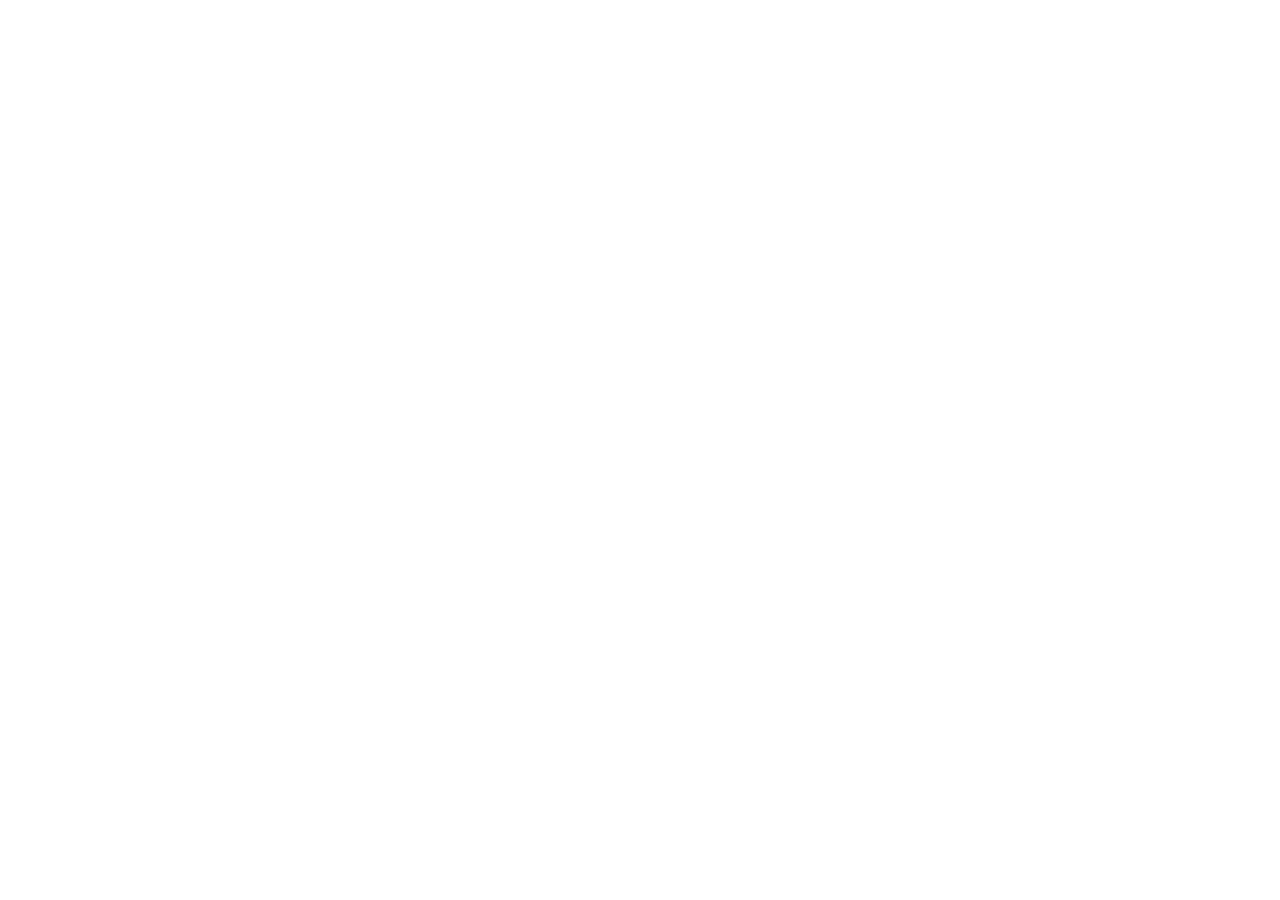
==== index.html @ 58f0ec38 "Add files via upload" ====
<!DOCTYPE html>
<html lang="en">
  <head>
    <meta charset="UTF-8" />
    <link rel="icon" type="image/png" href="/favicon.png" />
    <meta name="viewport" content="width=device-width, initial-scale=1.0" />
    <title>Forked | Where Elite Coding Meets Cinematic Creativity</title>
    <meta name="description" content="Forked — a focused team building high-performance web development, UI/UX, graphic design and high-retention video production." />
    <link rel="preconnect" href="https://fonts.googleapis.com">
    <link rel="preconnect" href="https://fonts.gstatic.com" crossorigin>
    <link href="https://fonts.googleapis.com/css2?family=Manrope:wght@400;500;600;700;800&family=Space+Grotesk:wght@500;600;700&display=swap" rel="stylesheet">

    <link rel="stylesheet" crossorigin href="assets/index-BxiyrrY6.css">
  </head>
  <body>
    <div id="root"></div>
  </body>
      <script type="module" crossorigin src="assets/index-CdtP9sKg.js"></script>
</html>
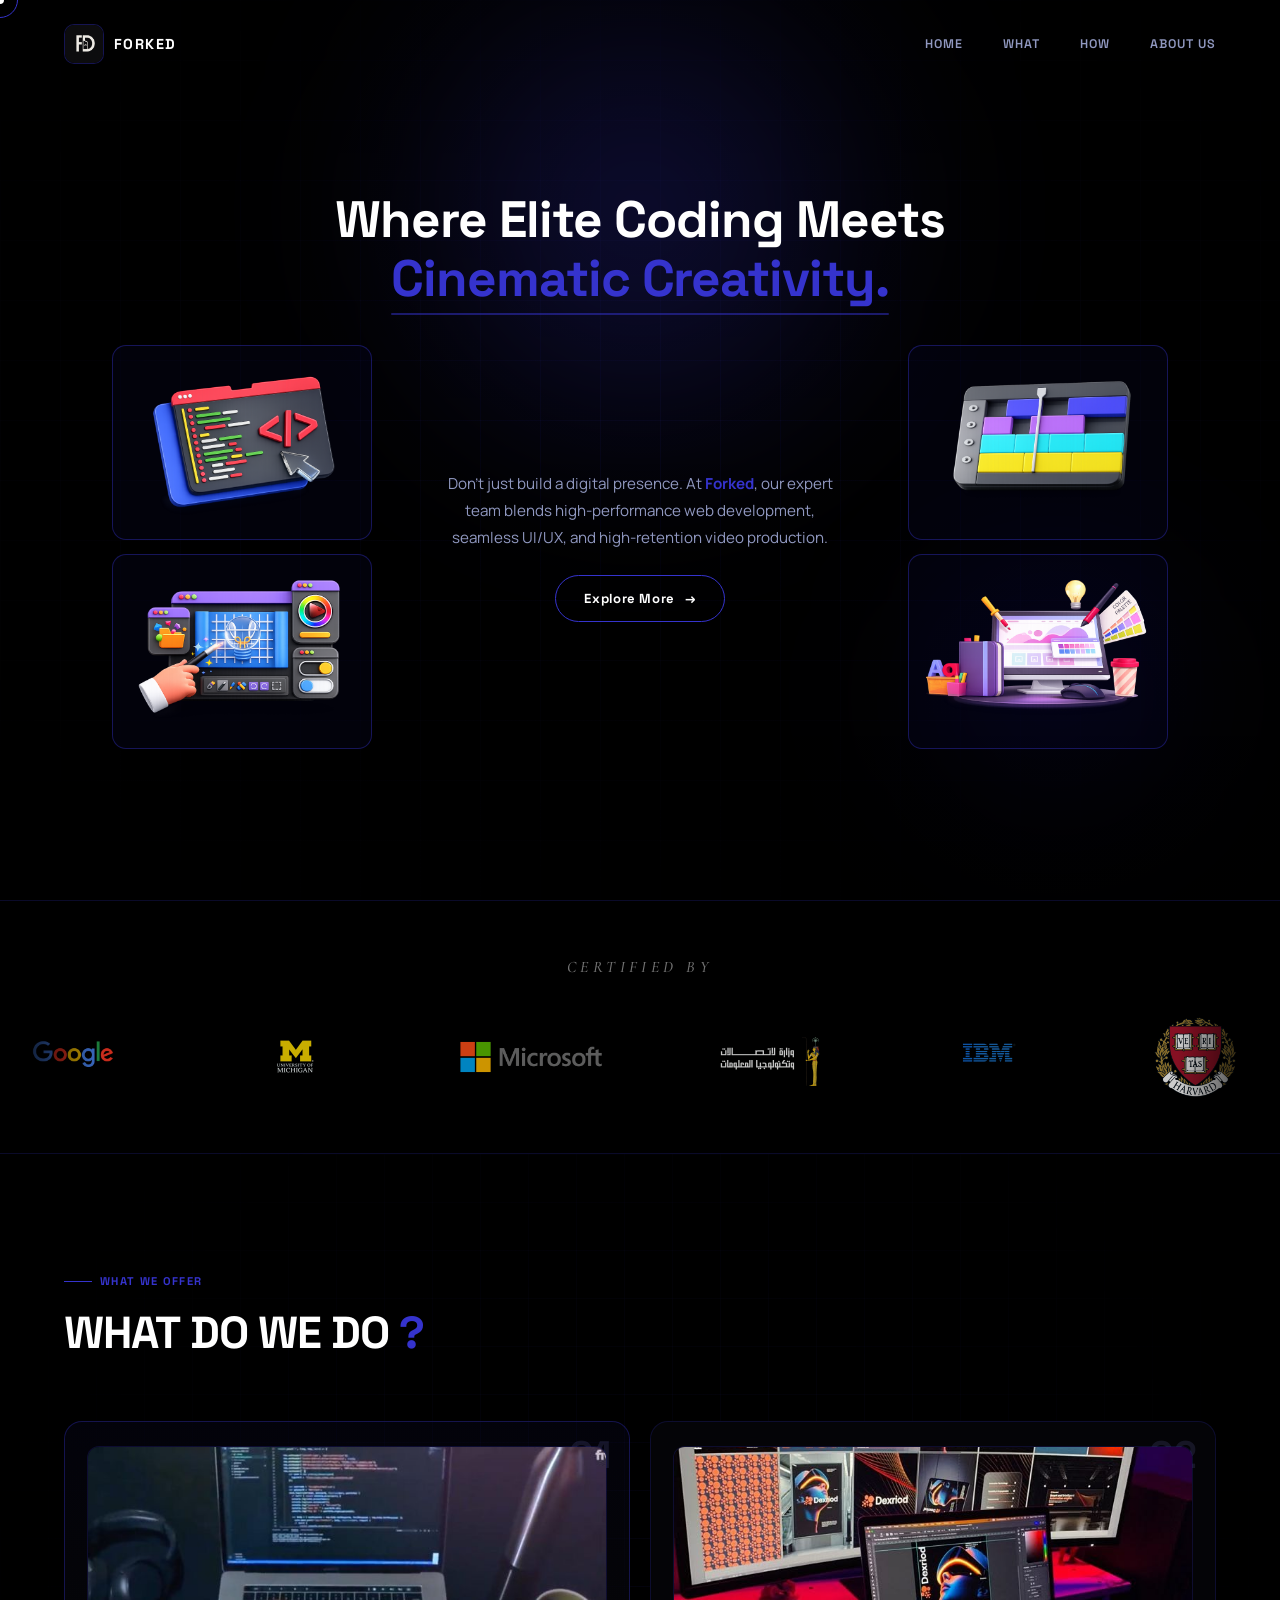
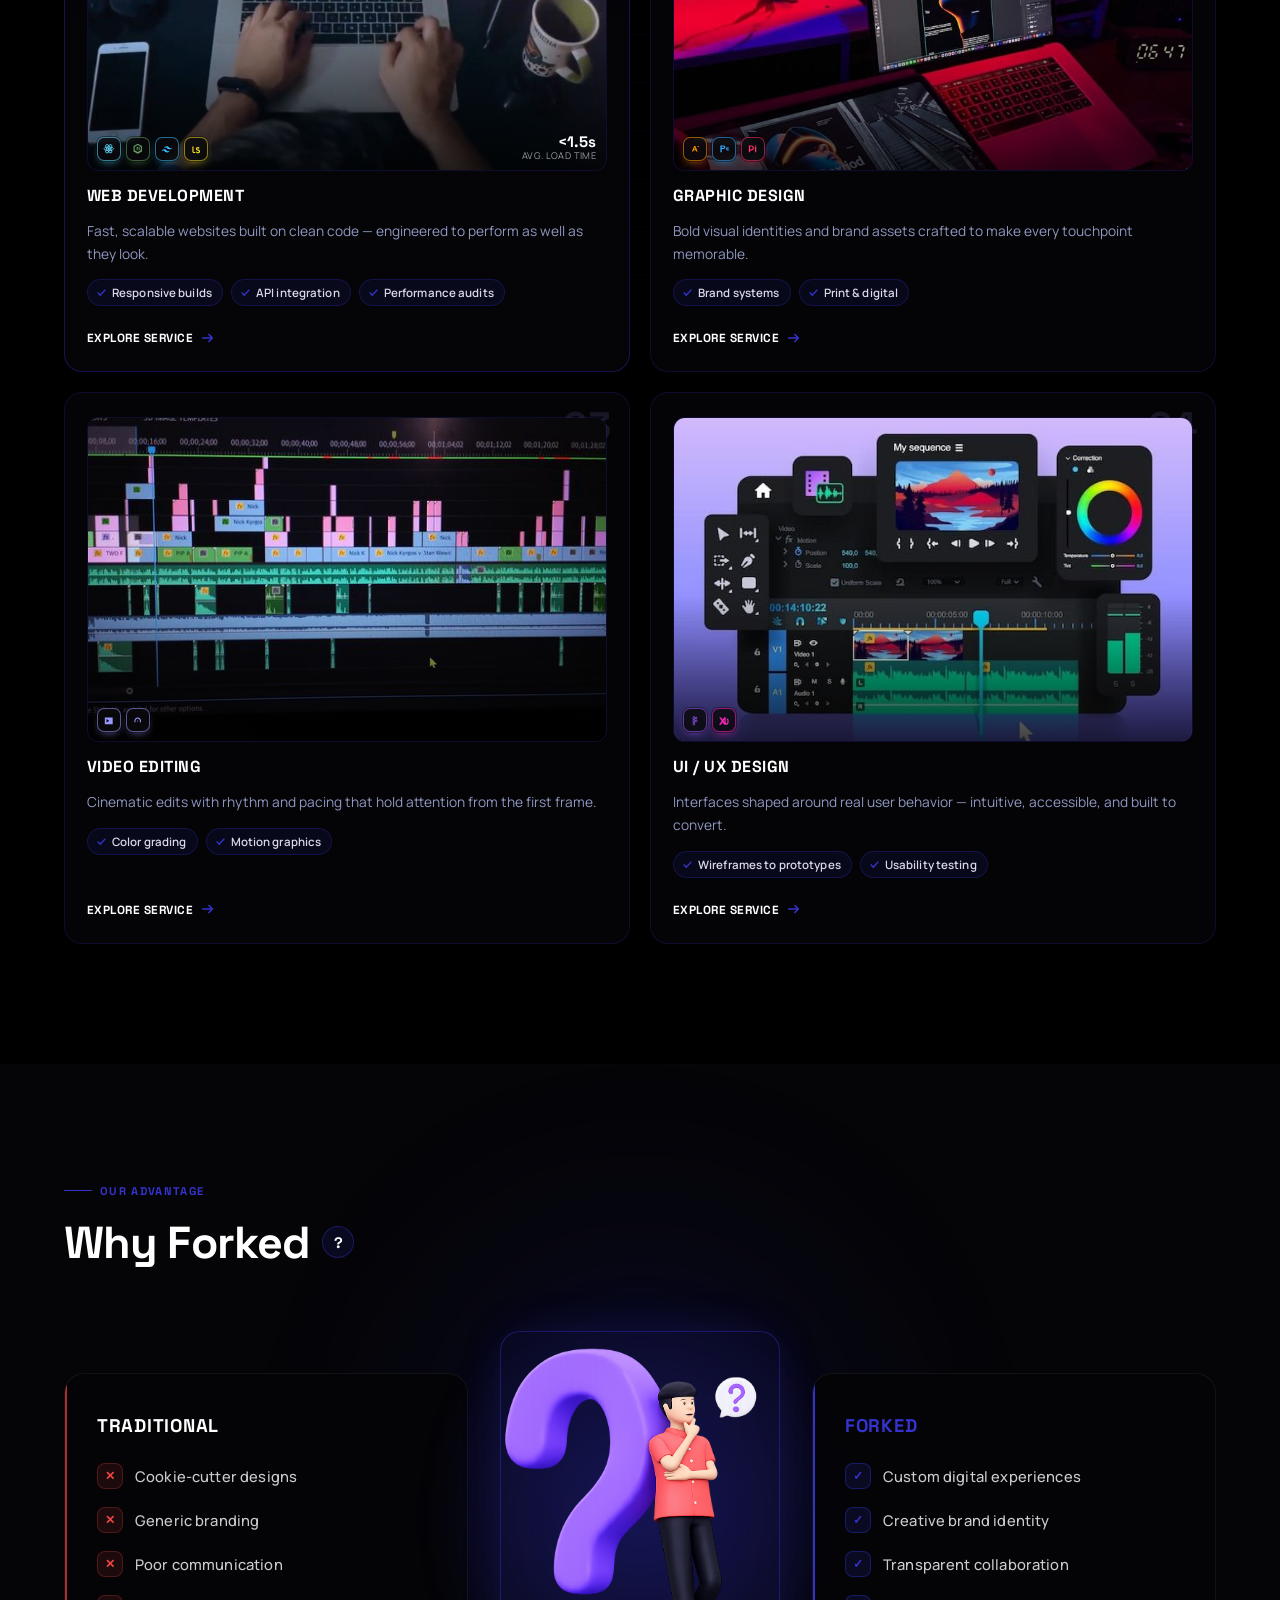
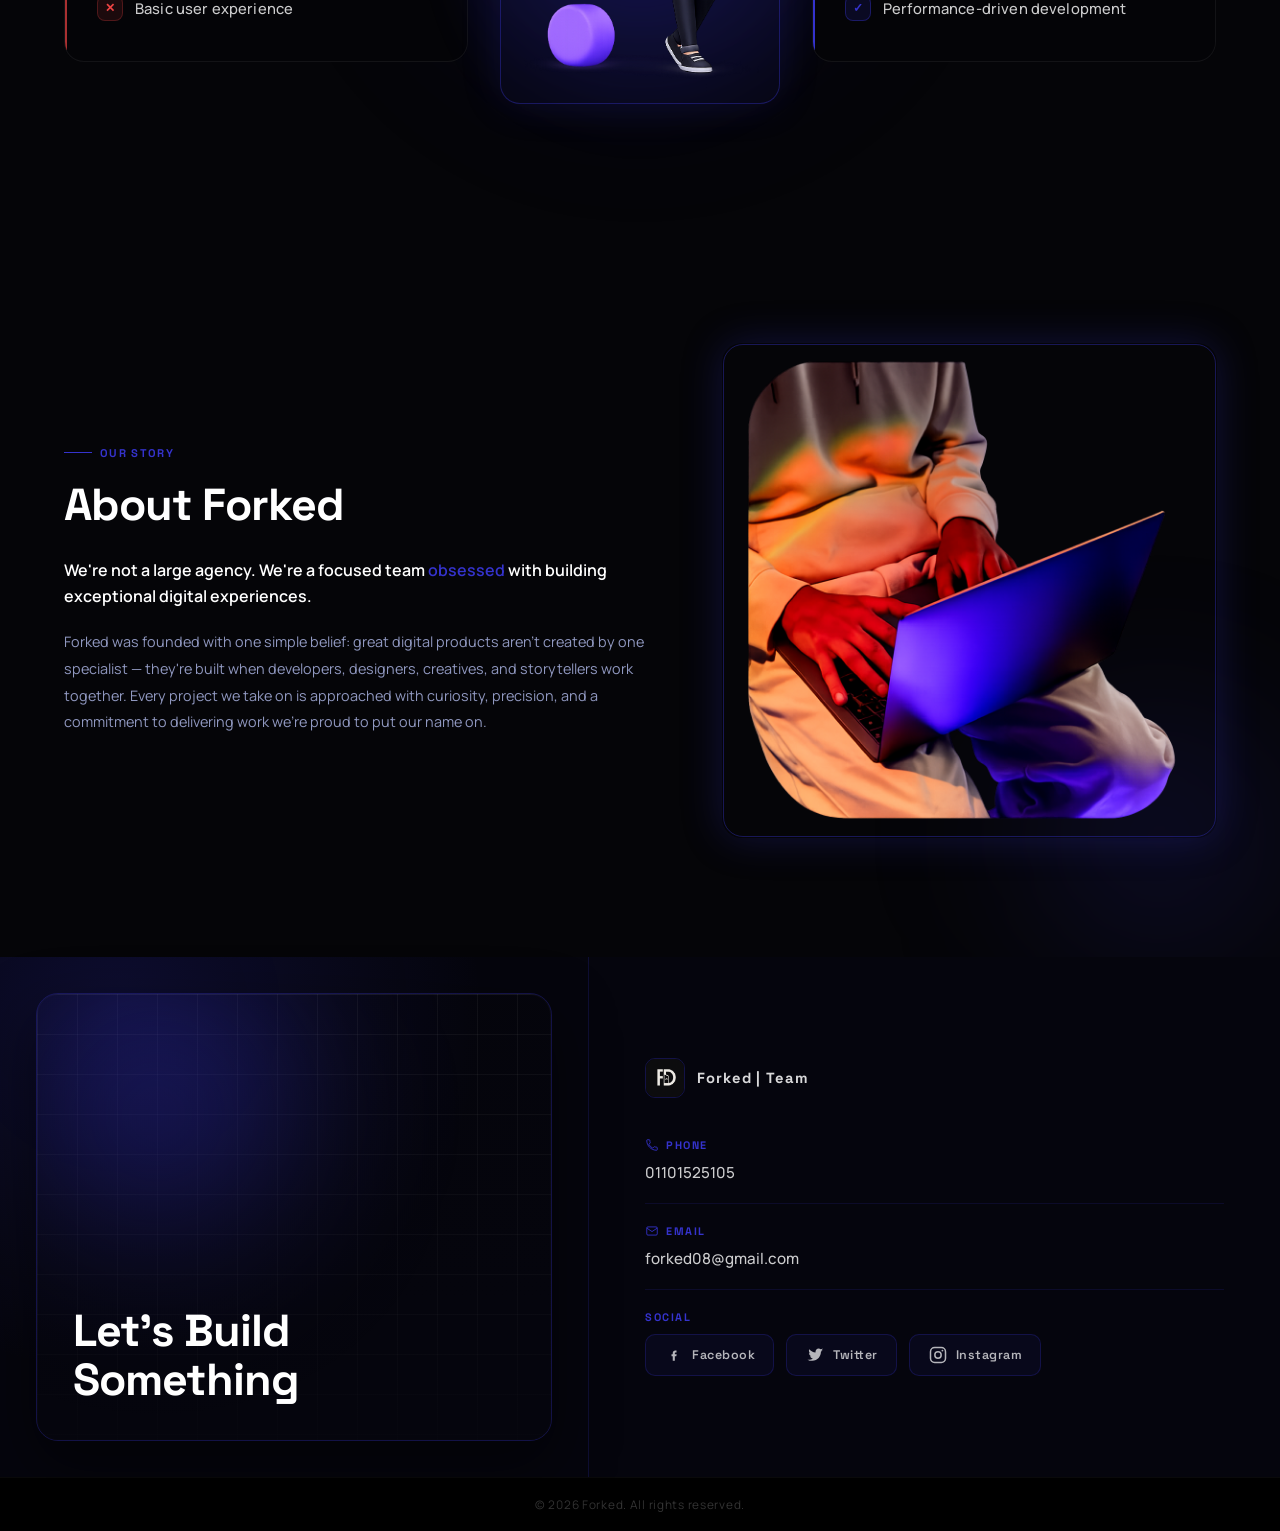
==== commit 64615e6f: "Update index.html" ====
--- a/index.html
+++ b/index.html
@@ -1,10 +1,30 @@
 <!DOCTYPE html>
 <html lang="en">
   <head>
+
     <meta charset="UTF-8" />
-    <link rel="icon" type="image/png" href="/favicon.png" />
     <meta name="viewport" content="width=device-width, initial-scale=1.0" />
-    <title>Forked | Where Elite Coding Meets Cinematic Creativity</title>
+    <title>Forked | Where Coding Meets Creativity</title>
+    <meta name="description" content="Forked — a specialized team delivering high-performance web development, UI/UX design, branding, and high-retention video production." />
+    <meta name="keywords" content="Forked, web development, UI UX design, video production, graphic design, branding, cinematic video editing, high retention video" />
+    <meta name="robots" content="index, follow" />
+    <link rel="canonical" href="https://forked-fd.vercel.app/" />
+    <link rel="icon" type="image/png" href="Forked.png" />
+    
+    <meta property="og:type" content="website" />
+    <meta property="og:title" content="Forked | Where Coding Meets Creativity" />
+    <meta property="og:description" content="A professional team specializing in high-performance web development, UI/UX, and high-retention video production." />
+    <meta property="og:url" content="https://forked-fd.vercel.app/" />
+    <meta property="og:site_name" content="Forked" />
+    <meta property="og:image" content="https://forked-fd.vercel.app/og-image.png" />
+    <meta property="og:image:width" content="1200" />
+    <meta property="og:image:height" content="630" />
+    
+    <meta name="twitter:card" content="summary_large_image" />
+    <meta name="twitter:title" content="Forked | Where Coding Meets Creativity" />
+    <meta name="twitter:description" content="High-performance web development, UI/UX design, and high-retention video production by Forked." />
+    <meta name="twitter:image" content="https://your-site.vercel.app/og-image.jpg" />
+    <title>Forked | Where Coding Meets Creativity</title>
     <meta name="description" content="Forked — a focused team building high-performance web development, UI/UX, graphic design and high-retention video production." />
     <link rel="preconnect" href="https://fonts.googleapis.com">
     <link rel="preconnect" href="https://fonts.gstatic.com" crossorigin>
--- a/assets/index-BxiyrrY6.css
+++ b/assets/index-BxiyrrY6.css
@@ -0,0 +1 @@
+@import"https://fonts.googleapis.com/css2?family=Cormorant+Garamond:wght@500;600&display=swap";@import"https://fonts.googleapis.com/css2?family=Manrope:wght@400;500;600;700;800&family=Space+Grotesk:wght@500;600;700&display=swap";.navbar{position:fixed;top:0;left:0;width:100%;z-index:1000;padding:24px 0;transition:padding .35s ease,background .35s ease,box-shadow .35s ease}.navbar--scrolled{padding:14px 0;background:#000000e0;-webkit-backdrop-filter:blur(18px);backdrop-filter:blur(18px);box-shadow:0 1px #3533cd4d}.navbar__inner{display:flex;align-items:center;justify-content:space-between;gap:24px}.navbar__logo{display:flex;align-items:center;gap:10px}.navbar__logo-badge{width:40px;height:40px;border-radius:10px;background:#000;border:1px solid var(--blue-border);display:flex;align-items:center;justify-content:center;overflow:hidden;flex-shrink:0;transition:border-color .3s}.navbar__logo:hover .navbar__logo-badge{border-color:var(--blue-primary);box-shadow:0 0 16px var(--blue-glow)}.navbar__logo-badge img{width:100%;height:100%;object-fit:cover}.navbar__logo-text{font-family:var(--font-display);font-weight:700;letter-spacing:.1em;font-size:.9rem;color:var(--white)}.navbar__links{display:flex;align-items:center;gap:40px}.navbar__links a{font-family:var(--font-display);font-size:.78rem;font-weight:600;letter-spacing:.08em;color:var(--text-muted);position:relative;padding:6px 0;transition:color .25s ease}.navbar__links a:after{content:"";position:absolute;left:0;bottom:0;width:0%;height:1px;background:var(--blue-primary);transition:width .3s ease}.navbar__links a:hover{color:var(--white)}.navbar__links a:hover:after{width:100%}.navbar__burger{display:none;flex-direction:column;justify-content:center;gap:5px;width:32px;height:32px;background:none;border:none;z-index:1001}.navbar__burger span{display:block;height:1.5px;width:100%;background:var(--white);border-radius:2px;transition:transform .3s ease,opacity .3s ease}.navbar__burger--open span:nth-child(1){transform:translateY(6.5px) rotate(45deg)}.navbar__burger--open span:nth-child(2){opacity:0}.navbar__burger--open span:nth-child(3){transform:translateY(-6.5px) rotate(-45deg)}@media (max-width: 860px){.navbar__burger{display:flex}.navbar__links{position:fixed;top:0;right:0;height:100vh;width:min(280px,75vw);background:#000000f7;-webkit-backdrop-filter:blur(20px);backdrop-filter:blur(20px);flex-direction:column;justify-content:center;gap:32px;transform:translate(100%);transition:transform .4s cubic-bezier(.16,1,.3,1);border-left:1px solid var(--blue-border)}.navbar__links--open{transform:translate(0)}}.hero{position:relative;min-height:100vh;display:flex;align-items:center;overflow:hidden;background:var(--black)}.hero__grid{position:absolute;top:0;right:0;bottom:0;left:0;background-image:linear-gradient(rgba(53,51,205,.08) 1px,transparent 1px),linear-gradient(90deg,rgba(53,51,205,.08) 1px,transparent 1px);background-size:60px 60px;-webkit-mask-image:radial-gradient(ellipse 80% 80% at 50% 50%,black 0%,transparent 80%);mask-image:radial-gradient(ellipse 80% 80% at 50% 50%,black 0%,transparent 80%);pointer-events:none;animation:heroGridPulse 8s ease-in-out infinite}@keyframes heroGridPulse{0%,to{opacity:.6}50%{opacity:1}}.hero__orb{position:absolute;border-radius:50%;pointer-events:none;filter:blur(80px)}.hero__orb--1{width:600px;height:600px;top:-10%;left:50%;transform:translate(-50%);background:radial-gradient(circle,rgba(53,51,205,.38),transparent 70%);animation:orbDrift1 14s ease-in-out infinite}.hero__orb--2{width:320px;height:320px;bottom:5%;right:5%;background:radial-gradient(circle,rgba(29,27,163,.32),transparent 70%);animation:orbDrift2 18s ease-in-out infinite}@keyframes orbDrift1{0%,to{transform:translate(-50%) scale(1)}50%{transform:translate(-50%) scale(1.12) translateY(20px)}}@keyframes orbDrift2{0%,to{transform:scale(1)}50%{transform:scale(1.2) translate(-20px,-20px)}}.hero__video{position:absolute;top:0;right:0;bottom:0;left:0;width:100%;height:100%;object-fit:cover;z-index:0;opacity:.18}.hero__video-overlay{position:absolute;top:0;right:0;bottom:0;left:0;z-index:1;background:linear-gradient(180deg,#0000004d,#00000026,#000000b3)}.hero__content{position:relative;z-index:2;width:100%;padding-top:160px;padding-bottom:60px;font-size:large}.hero__eyebrow{display:inline-flex;align-items:center;gap:8px;font-family:var(--font-display);font-size:.72rem;font-weight:700;letter-spacing:.12em;text-transform:uppercase;color:var(--blue-primary);border:1px solid var(--blue-border);padding:6px 14px;border-radius:999px;margin:0 auto 20px;width:fit-content}.hero__eyebrow-dot{width:6px;height:6px;border-radius:50%;background:var(--blue-primary);animation:blink 1.6s ease-in-out infinite}@keyframes blink{0%,to{opacity:1}50%{opacity:.2}}.hero__title{font-family:var(--font-display);font-size:clamp(1.6rem,4vw,3.4rem);font-weight:700;line-height:1.15;text-align:center;max-width:820px;margin:40px auto 36px;letter-spacing:-.02em;padding:0 16px}.hero__title-accent{color:var(--blue-primary);position:relative}.hero__title-accent:after{content:"";position:absolute;bottom:-4px;left:0;right:0;height:2px;background:var(--blue-primary);border-radius:2px;opacity:.5}.hero__body-row{display:grid;grid-template-columns:260px 1fr 260px;align-items:center;gap:28px;padding:0 clamp(16px,4vw,48px)}.hero__side-images-left,.hero__side-images-right{display:flex;flex-direction:column;gap:14px}.hero__side-images-left{animation:floatL 8s ease-in-out infinite}.hero__side-images-right{animation:floatR 8s ease-in-out infinite}@keyframes floatL{0%,to{transform:translateY(0)}50%{transform:translateY(-12px)}}@keyframes floatR{0%,to{transform:translateY(0)}50%{transform:translateY(12px)}}.hero__side-image{position:relative;border-radius:14px;background:#3533cd0d;border:1px solid var(--blue-border);overflow:hidden;aspect-ratio:4 / 3}.hero__side-image img{width:100%;height:100%;object-fit:contain;padding:8px;transition:transform .5s ease}.hero__side-image:hover img{transform:scale(1.05)}.hero__text-block{display:flex;flex-direction:column;align-items:center;gap:24px;text-align:center;padding:0 12px}.hero__description{font-size:clamp(.82rem,1.4vw,.95rem);line-height:1.75;color:var(--text-muted);max-width:400px}.hero__brand{color:var(--blue-primary);font-weight:700}.hero__cta{display:inline-flex;align-items:center;gap:10px;font-family:var(--font-display);font-weight:700;font-size:.82rem;letter-spacing:.05em;padding:14px 28px;border-radius:999px;border:1px solid var(--blue-primary);color:var(--white);background:transparent;transition:background .3s,box-shadow .3s,transform .3s}.hero__cta:hover{background:var(--blue-primary);box-shadow:0 0 30px var(--blue-glow);transform:translateY(-2px)}.hero__cta-arrow{transition:transform .3s}.hero__cta:hover .hero__cta-arrow{transform:translate(4px)}@media (max-width: 1024px){.hero__body-row{grid-template-columns:220px 1fr 220px;gap:32px;padding:0 clamp(24px,4vw,48px)}}@media (max-width: 680px){.hero__content{padding-top:100px;padding-bottom:48px}.hero__title{font-size:clamp(1.25rem,6.5vw,1.8rem);margin-bottom:16px;padding:0 8px}.hero__body-row{grid-template-columns:90px 1fr 90px;gap:10px;padding:0 8px;align-items:center}.hero__side-images-left,.hero__side-images-right{flex-direction:column;gap:10px;animation:none}.hero__side-image{width:100%;aspect-ratio:3 / 4;border-radius:10px}.hero__side-image img{padding:4px}.hero__text-block{gap:14px;padding:0 4px}.hero__description{font-size:.72rem;line-height:1.6}.hero__cta{padding:10px 18px;font-size:.72rem}}@media (max-width: 380px){.hero__body-row{grid-template-columns:72px 1fr 72px;gap:7px}.hero__title{font-size:clamp(1.1rem,7vw,1.5rem)}.hero__description{font-size:.68rem}}.certified{padding:56px 0;background:var(--black);border-top:1px solid rgba(53,51,205,.2);border-bottom:1px solid rgba(53,51,205,.2);overflow:hidden}.certified__label{font-family:Cormorant Garamond,Georgia,serif;font-size:1rem;font-weight:500;letter-spacing:.28em;text-transform:uppercase;font-style:italic;color:#ffffff73;text-align:center;margin-bottom:40px}.certified__track-wrap{overflow:hidden;mask-image:linear-gradient(90deg,transparent 0%,black 8%,black 92%,transparent 100%);-webkit-mask-image:linear-gradient(90deg,transparent 0%,black 8%,black 92%,transparent 100%)}.certified__track{display:flex;align-items:center;gap:80px;width:max-content;animation:certScroll 28s linear infinite}@keyframes certScroll{0%{transform:translate(0)}to{transform:translate(-50%)}}.certified__logo-slot{display:flex;align-items:center;justify-content:center;height:80px;flex-shrink:0;padding:0 12px}.certified__logo-slot img{height:100%;width:auto;max-width:190px;object-fit:contain;filter:none;opacity:.8;transition:opacity .3s,filter .3s,transform .3s}.certified__logo-slot:hover img{opacity:1;transform:scale(1.08);filter:drop-shadow(0 0 10px rgba(53,51,205,.5))}@media (max-width: 768px){.certified{padding:40px 0}.certified__label{font-size:.88rem;margin-bottom:28px}.certified__logo-slot{height:60px;padding:0 8px}.certified__logo-slot img{max-width:150px}.certified__track{gap:52px}}@media (max-width: 480px){.certified__logo-slot{height:48px;padding:0 6px}.certified__logo-slot img{max-width:120px}.certified__track{gap:36px}}.what{position:relative;padding:120px 0;background:var(--black);overflow:hidden}.what__bg-lines{position:absolute;top:0;right:0;bottom:0;left:0;background-image:linear-gradient(rgba(53,51,205,.06) 1px,transparent 1px),linear-gradient(90deg,rgba(53,51,205,.06) 1px,transparent 1px);background-size:48px 48px;-webkit-mask-image:radial-gradient(ellipse 70% 60% at 50% 30%,black 0%,transparent 75%);mask-image:radial-gradient(ellipse 70% 60% at 50% 30%,black 0%,transparent 75%);pointer-events:none}.what__section-tag{font-family:var(--font-display);font-size:.7rem;font-weight:700;letter-spacing:.12em;text-transform:uppercase;color:var(--blue-primary);margin-bottom:16px;display:flex;align-items:center;gap:8px;position:relative;z-index:1}.what__section-tag:before{content:"";width:28px;height:1px;background:var(--blue-primary);display:inline-block}.what__heading{font-family:var(--font-display);font-size:clamp(1.8rem,4vw,2.8rem);font-weight:700;letter-spacing:-.02em;margin-bottom:60px;position:relative;z-index:1}.what__heading-q{color:var(--blue-primary)}.what__grid{position:relative;z-index:1;display:grid;grid-template-columns:repeat(2,1fr);gap:20px}.service-card{position:relative;background:#050508e6;border:1px solid rgba(53,51,205,.2);border-radius:18px;padding:24px 22px 26px;display:flex;flex-direction:column;gap:14px;overflow:hidden;transition:transform .4s cubic-bezier(.16,1,.3,1),border-color .4s ease,box-shadow .4s ease}.service-card:before{content:"";position:absolute;top:0;right:0;bottom:0;left:0;background:radial-gradient(circle at 50% 0%,rgba(53,51,205,.1),transparent 60%);opacity:0;transition:opacity .4s}.service-card:hover{transform:translateY(-8px);border-color:var(--blue-border-bright);box-shadow:0 24px 60px -10px #3533cd59}.service-card:hover:before{opacity:1}.service-card--featured{border-color:#3533cd59;background:linear-gradient(180deg,#3533cd0d,#050508f2 40%)}.service-card__number{position:absolute;top:14px;right:18px;font-family:var(--font-display);font-size:2.4rem;font-weight:700;color:#9f9dff1f;line-height:1;z-index:0}.service-card__media{position:relative;aspect-ratio:16 / 10;border-radius:12px;overflow:hidden;background:#3533cd0f;border:1px solid rgba(53,51,205,.15)}.service-card__media img{width:100%;height:100%;object-fit:cover;transition:transform .6s cubic-bezier(.16,1,.3,1)}.service-card:hover .service-card__media img{transform:scale(1.06)}.service-card__media:after{content:"";position:absolute;top:0;right:0;bottom:0;left:0;background:linear-gradient(180deg,transparent 55%,rgba(0,0,0,.75) 100%);pointer-events:none}.service-card__icon-row{position:absolute;z-index:1;bottom:9px;left:9px;display:flex;gap:5px;flex-wrap:wrap;max-width:calc(100% - 18px)}.tech-badge{--tech-color: var(--blue-primary);width:24px;height:24px;border-radius:7px;display:grid;place-items:center;background:#0a0a0ed9;border:1px solid color-mix(in srgb,var(--tech-color) 55%,transparent);box-shadow:0 0 0 1px #0006,0 4px 10px -4px color-mix(in srgb,var(--tech-color) 70%,transparent);color:var(--tech-color);-webkit-backdrop-filter:blur(2px);backdrop-filter:blur(2px);transition:transform .3s ease,box-shadow .3s ease}.service-card:hover .tech-badge{transform:translateY(-2px)}.tech-badge:hover{box-shadow:0 0 0 1px #0006,0 0 14px 1px color-mix(in srgb,var(--tech-color) 65%,transparent)}.tech-badge__glyph{width:13.5px;height:13.5px;fill:currentColor}.service-card__icon-chip{font-family:var(--font-display);font-size:.6rem;font-weight:700;padding:3px 7px;border-radius:5px;background:#000000b3;border:1px solid rgba(53,51,205,.4);color:#fff;letter-spacing:.03em}.service-card__metric{position:absolute;z-index:1;bottom:9px;right:10px;display:flex;flex-direction:column;align-items:flex-end;line-height:1.1}.service-card__metric-value{font-family:var(--font-display);font-size:.95rem;font-weight:700;color:#fff}.service-card__metric-label{font-size:.58rem;letter-spacing:.04em;text-transform:uppercase;color:#fff9}.service-card__title{font-family:var(--font-display);font-size:1rem;font-weight:700;letter-spacing:.03em;text-transform:uppercase;position:relative;z-index:1}.service-card__desc{font-size:.86rem;line-height:1.65;color:var(--text-muted);position:relative;z-index:1}.service-card__highlights{position:relative;z-index:1;display:flex;flex-wrap:wrap;gap:8px;list-style:none;margin:0;padding:0}.service-card__highlights li{display:inline-flex;align-items:center;gap:5px;font-size:.72rem;font-weight:600;letter-spacing:.01em;color:#d8d8e8;background:#3533cd1a;border:1px solid rgba(53,51,205,.25);border-radius:999px;padding:5px 10px 5px 8px}.service-card__highlights svg{width:11px;height:11px;flex-shrink:0;fill:none;stroke:var(--blue-primary);stroke-width:2;stroke-linecap:round;stroke-linejoin:round}.service-card__cta{position:relative;z-index:1;margin-top:auto;padding-top:10px;display:inline-flex;align-items:center;gap:8px;font-family:var(--font-display);font-size:.74rem;font-weight:700;letter-spacing:.04em;text-transform:uppercase;color:#fff;text-decoration:none;width:fit-content}.service-card__cta svg{width:14px;height:14px;fill:none;stroke:var(--blue-primary);stroke-width:1.8;stroke-linecap:round;stroke-linejoin:round;transition:transform .3s cubic-bezier(.16,1,.3,1)}.service-card__cta:hover svg{transform:translate(4px)}@media (max-width: 760px){.what__grid{grid-template-columns:1fr}}.why{position:relative;padding:120px 0;background:var(--black-soft);overflow:hidden}.why__orb{position:absolute;width:600px;height:600px;border-radius:50%;background:radial-gradient(circle,rgba(29,27,163,.22),transparent 70%);filter:blur(70px);top:50%;left:50%;transform:translate(-50%,-50%);pointer-events:none}.why__section-tag{font-family:var(--font-display);font-size:.7rem;font-weight:700;letter-spacing:.12em;text-transform:uppercase;color:var(--blue-primary);margin-bottom:16px;display:flex;align-items:center;gap:8px}.why__section-tag:before{content:"";width:28px;height:1px;background:var(--blue-primary);display:inline-block}.why__heading{font-family:var(--font-display);font-size:clamp(1.8rem,4vw,2.8rem);font-weight:700;letter-spacing:-.02em;margin-bottom:60px;display:flex;align-items:center;gap:12px;position:relative;z-index:1}.why__heading-mark{width:32px;height:32px;border-radius:50%;background:#3533cd1f;border:1px solid var(--blue-border);display:inline-flex;align-items:center;justify-content:center;font-size:.95rem}.why__grid{display:grid;grid-template-columns:1fr minmax(200px,280px) 1fr;align-items:center;gap:32px;position:relative;z-index:1}.why__card{position:relative;border-radius:20px;padding:40px 32px;background:#050508f2;border:1px solid rgba(255,255,255,.06);-webkit-backdrop-filter:blur(8px);backdrop-filter:blur(8px);overflow:hidden;transition:transform .4s cubic-bezier(.16,1,.3,1),box-shadow .4s ease,border-color .4s}.why__card:before{content:"";position:absolute;top:0;bottom:0;left:0;width:2px;transition:width .3s ease}.why__card--traditional:before{background:#ef4444b3}.why__card--forked:before{background:var(--blue-primary)}.why__card:after{content:"";position:absolute;top:0;right:0;bottom:0;left:0;background:radial-gradient(ellipse 80% 60% at 50% 0%,rgba(53,51,205,.07),transparent 70%);opacity:0;transition:opacity .4s}.why__card--traditional:after{background:radial-gradient(ellipse 80% 60% at 50% 0%,rgba(239,68,68,.06),transparent 70%)}.why__card:hover{transform:translateY(-8px)}.why__card:hover:after{opacity:1}.why__card:hover:before{width:3px}.why__card--traditional:hover{box-shadow:0 28px 60px -16px #ef44442e;border-color:#ef444438}.why__card--forked:hover{box-shadow:0 28px 60px -16px #3533cd52;border-color:var(--blue-border-bright)}.why__card-title{font-family:var(--font-display);font-size:1.15rem;font-weight:700;letter-spacing:.04em;text-transform:uppercase;margin-bottom:26px;color:var(--white)}.why__card--forked .why__card-title{color:var(--blue-primary)}.why__list{list-style:none;display:flex;flex-direction:column;gap:18px}.why__list li{display:flex;align-items:center;gap:12px;font-size:.92rem;font-weight:500;letter-spacing:.01em;color:#fffc;transition:color .25s,transform .25s}.why__list li:hover{color:#fff;transform:translate(4px)}.why__card--traditional .why__list li:hover{transform:translate(-4px)}.why__icon{width:26px;height:26px;border-radius:8px;display:flex;align-items:center;justify-content:center;font-size:.78rem;font-weight:800;flex-shrink:0;transition:transform .25s}.why__list li:hover .why__icon{transform:scale(1.15)}.why__icon--bad{background:#ef44441a;color:#ef4444;border:1px solid rgba(239,68,68,.25)}.why__icon--good{background:#3533cd24;color:var(--blue-primary);border:1px solid var(--blue-border)}.why__center{position:relative;display:flex;align-items:center;justify-content:center}.why__center-image{position:relative;width:100%;aspect-ratio:3/4;border-radius:20px;background:#3533cd0f;border:1px solid var(--blue-border);overflow:hidden;z-index:1;animation:whyFloat 6s ease-in-out infinite;box-shadow:0 0 40px #3533cd26;transition:box-shadow .4s,border-color .4s}.why__center-image:hover{box-shadow:0 0 60px #3533cd47;border-color:var(--blue-border-bright)}.why__center-image img{width:100%;height:100%;object-fit:cover;transition:transform .6s ease}.why__center-image:hover img{transform:scale(1.04)}.why__center-glow{position:absolute;width:140%;height:140%;border-radius:50%;background:radial-gradient(circle,rgba(53,51,205,.28),transparent 70%);filter:blur(16px);z-index:0;animation:glowPulse 4s ease-in-out infinite}@keyframes whyFloat{0%,to{transform:translateY(0)}50%{transform:translateY(-14px)}}@keyframes glowPulse{0%,to{opacity:.6;transform:scale(1)}50%{opacity:1;transform:scale(1.06)}}@media (max-width: 860px){.why__grid{grid-template-columns:1fr;gap:24px}.why__card--traditional{order:1}.why__center{order:2;max-width:200px;margin:0 auto}.why__card--forked{order:3}.why__center-image{animation:none}}@media (max-width: 480px){.why{padding:72px 0}.why__card{padding:28px 22px}.why__center{max-width:160px}.why__list li{font-size:.85rem}}.about{position:relative;padding:120px 0;background:var(--black-soft);overflow:hidden}.about__orb{position:absolute;width:400px;height:400px;border-radius:50%;background:radial-gradient(circle,rgba(53,51,205,.18),transparent 70%);filter:blur(70px);right:-80px;bottom:-80px;pointer-events:none}.about__inner{display:grid;grid-template-columns:1.1fr .9fr;gap:56px;align-items:center;position:relative;z-index:1}.about__section-tag{font-family:var(--font-display);font-size:.7rem;font-weight:700;letter-spacing:.12em;text-transform:uppercase;color:var(--blue-primary);margin-bottom:16px;display:flex;align-items:center;gap:8px}.about__section-tag:before{content:"";width:28px;height:1px;background:var(--blue-primary);display:inline-block}.about__heading{font-family:var(--font-display);font-size:clamp(1.8rem,4vw,2.8rem);font-weight:700;letter-spacing:-.02em;margin-bottom:24px}.about__lead{font-size:1rem;font-weight:600;line-height:1.65;color:var(--white);margin-bottom:20px}.about__highlight{color:var(--blue-primary)}.about__body{font-size:.9rem;line-height:1.85;color:var(--text-muted)}.about__media{position:relative}.about__media img{width:100%;border-radius:20px;border:1px solid var(--blue-border)}.about__media:after{content:"";position:absolute;top:-1px;right:-1px;bottom:-1px;left:-1px;border-radius:20px;box-shadow:0 0 40px #3533cd40;pointer-events:none}@media (max-width: 860px){.about__inner{grid-template-columns:1fr}.about__media{order:-1;max-width:320px;margin:0 auto}}.contact{position:relative;background:var(--black)}.contact__grid{display:grid;grid-template-columns:.85fr 1fr;min-height:520px}.contact__visual{position:relative;display:flex;align-items:center;justify-content:center;padding:36px;background:radial-gradient(circle at 20% 10%,rgba(53,51,205,.18),transparent 55%),#05050d}.contact__visual-frame{position:relative;overflow:hidden;width:100%;height:100%;min-height:440px;border-radius:22px;border:1px solid rgba(53,51,205,.3);box-shadow:0 24px 60px #00000080,0 0 0 1px #ffffff08 inset;display:flex;align-items:flex-end}.contact__visual-bg{position:absolute;top:0;right:0;bottom:0;left:0;background-image:linear-gradient(rgba(255,255,255,.05) 1px,transparent 1px),linear-gradient(90deg,rgba(255,255,255,.05) 1px,transparent 1px);background-size:40px 40px;z-index:0}.contact__visual-orb{position:absolute;width:420px;height:420px;border-radius:50%;background:radial-gradient(circle,rgba(53,51,205,.55),transparent 70%);filter:blur(60px);top:-90px;left:-90px;pointer-events:none;z-index:0}.contact__video{position:absolute;top:0;right:0;bottom:0;left:0;width:100%;height:100%;object-fit:cover;opacity:.28;animation:contactBreathe 16s ease-in-out infinite;z-index:0}@keyframes contactBreathe{0%,to{transform:scale(1)}50%{transform:scale(1.04)}}.contact__visual-overlay{position:absolute;top:0;right:0;bottom:0;left:0;background:linear-gradient(180deg,#0000001a,#05050d8c 70%,#05050de6);z-index:1}.contact__visual-text{position:relative;z-index:2;padding:36px}.contact__visual-text h2{font-family:var(--font-display);font-size:clamp(2rem,3.5vw,3rem);font-weight:700;line-height:1.1;letter-spacing:-.02em;color:#fff}.contact__panel{display:flex;flex-direction:column;justify-content:center;gap:40px;padding:60px 56px;background:#05050d;border-left:1px solid rgba(53,51,205,.2)}.contact__brand{display:flex;align-items:center;gap:12px}.contact__brand-badge{width:40px;height:40px;border-radius:10px;border:1px solid rgba(53,51,205,.3);overflow:hidden;flex-shrink:0}.contact__brand-badge img{width:100%;height:100%;object-fit:cover}.contact__brand-name{font-family:var(--font-display);font-size:.92rem;font-weight:700;letter-spacing:.06em;color:#ffffffd9}.contact__details{display:flex;flex-direction:column;gap:0}.contact__divider{height:1px;background:#3533cd26;margin:20px 0}.contact__detail{display:flex;flex-direction:column;gap:10px}.contact__label{display:flex;align-items:center;gap:7px;font-family:var(--font-display);font-size:.68rem;font-weight:700;letter-spacing:.14em;text-transform:uppercase;color:var(--blue-primary)}.contact__value{font-size:.95rem;font-weight:500;color:#fffc;transition:color .25s;text-decoration:none}.contact__value:hover{color:#fff}.contact__social{display:flex;gap:12px;flex-wrap:wrap}.contact__social-btn{display:inline-flex;align-items:center;gap:8px;padding:10px 18px;border-radius:10px;background:#3533cd14;border:1px solid rgba(53,51,205,.25);color:#ffffffb3;font-family:var(--font-display);font-size:.78rem;font-weight:600;letter-spacing:.04em;text-decoration:none;transition:background .3s,border-color .3s,color .3s,transform .25s,box-shadow .3s}.contact__social-btn:hover{background:var(--blue-primary);border-color:var(--blue-primary);color:#fff;transform:translateY(-3px);box-shadow:0 8px 24px #3533cd59}.contact__bottom{text-align:center;padding:18px 0;font-size:.74rem;color:#fff3;background:var(--black);border-top:1px solid rgba(255,255,255,.04);letter-spacing:.06em}@media (max-width: 860px){.contact__grid{grid-template-columns:1fr}.contact__visual{min-height:280px;padding:20px}.contact__visual-frame{min-height:280px;border-radius:18px}.contact__panel{padding:44px 28px;gap:28px}}@media (max-width: 480px){.contact__social{gap:8px}.contact__social-btn{padding:9px 14px;font-size:.72rem}.contact__panel{padding:36px 20px}}.app{min-height:100vh}:root{--blue-primary: #3533cd;--blue-deep: #1d1ba3;--black: #000000;--black-soft: #050508;--black-card: rgba(0,0,0,.7);--blue-glow: rgba(53, 51, 205, .45);--blue-border: rgba(53, 51, 205, .4);--blue-border-bright: rgba(53, 51, 205, .85);--white: #ffffff;--text-muted: #9098c0;--text-dim: #5a5f80;--font-display: "Space Grotesk", sans-serif;--font-body: "Manrope", sans-serif;--container-width: 1200px}*,*:before,*:after{margin:0;padding:0;box-sizing:border-box;cursor:none!important}.cursor-dot{position:fixed;top:0;left:0;width:8px;height:8px;background:#fff;border-radius:50%;pointer-events:none;z-index:99999;transform:translate(-50%,-50%);transition:width .15s,height .15s,background .15s;mix-blend-mode:difference}.cursor-ring{position:fixed;top:0;left:0;width:36px;height:36px;border:1.5px solid var(--blue-primary);border-radius:50%;pointer-events:none;z-index:99998;transform:translate(-50%,-50%);transition:width .25s cubic-bezier(.16,1,.3,1),height .25s cubic-bezier(.16,1,.3,1),border-color .25s,opacity .25s}.cursor-ring.is-hovering{width:56px;height:56px;border-color:var(--blue-primary);opacity:.7}html{scroll-behavior:smooth}@media (prefers-reduced-motion: reduce){html{scroll-behavior:auto}*,*:before,*:after{animation-duration:.01ms!important;animation-iteration-count:1!important;transition-duration:.01ms!important}}body{font-family:var(--font-body);background:var(--black);color:var(--white);overflow-x:hidden;-webkit-font-smoothing:antialiased}img{max-width:100%;display:block}button{font-family:inherit}a{color:inherit;text-decoration:none}input,textarea{font-family:inherit}::selection{background:var(--blue-primary);color:#fff}.container{width:100%;max-width:var(--container-width);margin:0 auto;padding:0 24px}:focus-visible{outline:2px solid var(--blue-primary);outline-offset:3px;border-radius:4px}.section-pad{padding:110px 0}@media (max-width: 768px){.section-pad{padding:70px 0}}[data-reveal]{opacity:0;transform:translateY(28px);transition:opacity .7s cubic-bezier(.16,1,.3,1),transform .7s cubic-bezier(.16,1,.3,1)}[data-reveal=left]{transform:translate(-32px)}[data-reveal=right]{transform:translate(32px)}[data-reveal=scale]{transform:scale(.94)}[data-reveal].is-visible{opacity:1;transform:none}
